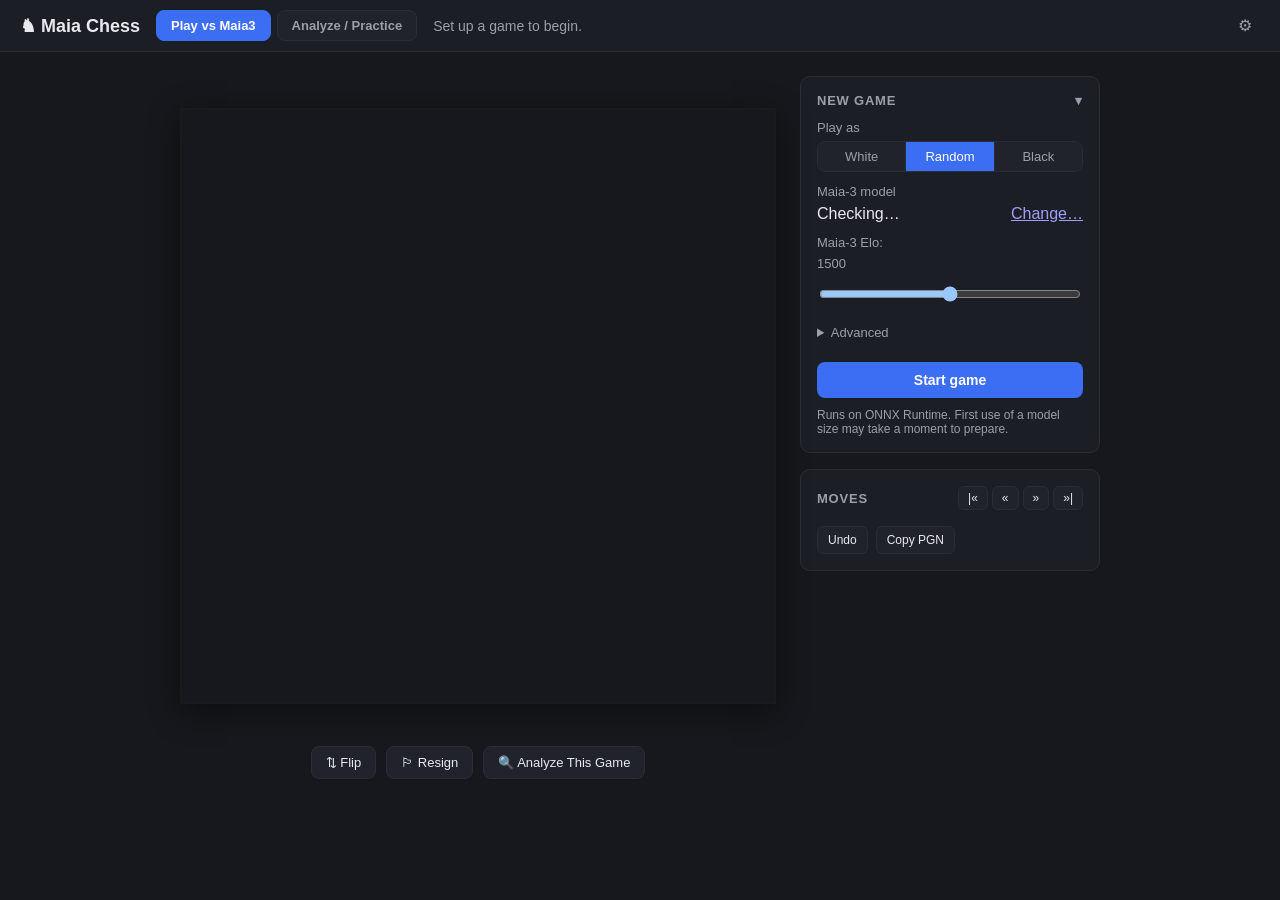
==== src/app.html @ 79807347 "Add files via upload" ====
<!doctype html>
<html lang="en">
<head>
  <meta charset="UTF-8" />
  <meta name="viewport" content="width=device-width, initial-scale=1.0" />
  <title>Maia Chess</title>
  <link rel="stylesheet" href="style.css" />
</head>
<body>
  <div id="app">
    <header id="topbar">
      <h1>♞ Maia Chess</h1>
      <div class="tabBar">
        <button class="tabBtn active" id="tabBtnPlay" data-tab="play">Play vs Maia3</button>
        <button class="tabBtn" id="tabBtnAnalyze" data-tab="analyze">Analyze / Practice</button>
      </div>
      <div id="status-line">Set up a game to begin.</div>
      <a href="index.html?manual=1" id="setup-link" title="Setup / engine status">⚙</a>
    </header>

    <main>
    <!-- Play tab -->
    <div class="tabPanel active" id="playTab">
      <section id="board-wrap">
        <div class="materialBar" id="materialTop"></div>
        <div id="board" aria-label="chess board"></div>
        <div class="materialBar" id="materialBottom"></div>
        <div id="promo-picker" class="hidden">
          <div class="promo-inner">
            <button data-piece="q" class="promo-btn"><img class="promo-img" alt="queen" /></button>
            <button data-piece="r" class="promo-btn"><img class="promo-img" alt="rook" /></button>
            <button data-piece="b" class="promo-btn"><img class="promo-img" alt="bishop" /></button>
            <button data-piece="n" class="promo-btn"><img class="promo-img" alt="knight" /></button>
          </div>
        </div>
        <div id="board-controls">
          <button id="flip-btn" title="Flip board (F)">⇅ Flip</button>
          <button id="resign-btn" title="Resign">🏳 Resign</button>
          <button id="analyze-this-btn" title="Send this game to the Analyze tab">🔍 Analyze This Game</button>
        </div>
        <div class="historyNotice" id="history-notice">
          <span>Viewing a past position — moves are disabled.</span>
          <button class="small" id="go-live-btn">Back to current</button>
        </div>
      </section>

      <aside id="sidebar">
        <div class="panel collapsible" id="setup-panel">
          <h2><span>New game</span><span id="setup-summary"></span></h2>

          <div class="field">
            <span class="fieldLabel">Play as</span>
            <div class="segmented" id="side-select" role="radiogroup" aria-label="Play as">
              <button type="button" role="radio" data-value="white" aria-checked="false">White</button>
              <button type="button" role="radio" data-value="random" aria-checked="true" class="active">Random</button>
              <button type="button" role="radio" data-value="black" aria-checked="false">Black</button>
            </div>
          </div>

          <div class="field">
            <span class="fieldLabel">Maia-3 model</span>
            <div class="inlineRow" style="justify-content:space-between; align-items:center;">
              <span id="active-model-name">Checking…</span>
              <a href="index.html?manual=1" class="small">Change…</a>
            </div>
            <p class="hint" id="no-model-hint" style="display:none; margin-top:6px;">
              No Maia-3 model is installed. <a href="index.html?manual=1">Install one on the Setup screen</a> to play.
            </p>
          </div>

          <div class="field" id="elo-field">
            <label>Maia-3 Elo: <span id="elo-value">1500</span>
              <input type="range" id="elo-slider" min="500" max="2500" step="50" value="1500" />
            </label>
            <p class="hint" id="elo-live-hint" style="display:none; margin-top:6px;">Changes apply immediately, mid-game.</p>
          </div>

          <details id="advanced-settings">
            <summary id="advanced-summary">Advanced</summary>

            <label>Randomness (Temperature): <span id="temperature-value">0.5</span>
              <input type="range" id="temperature-slider" min="0" max="1.5" step="0.05" value="0.5" />
            </label>
            <p class="hint" style="margin-top:-6px;">0 = always the single best-predicted move. Higher = more human-like variation between games.</p>

            <label>Top-P: <span id="top-p-value">0.9</span>
              <input type="range" id="top-p-slider" min="0.1" max="1" step="0.05" value="0.9" />
            </label>
            <p class="hint" style="margin-top:-6px;">Caps sampling to the top slice of likely moves. 1.0 = no cap.</p>

            <label>Start FEN
              <div class="inlineRow">
                <input type="text" id="start-fen-input" placeholder="Leave blank for the standard start position" style="flex:1; min-width:0; font-size:13px; padding:6px 8px; background:var(--panel-bg-2); color:var(--text); border:1px solid var(--border); border-radius:6px;">
                <button class="small" id="clear-fen-btn" type="button">Standard</button>
              </div>
            </label>
            <div id="fen-error" style="display:none; color:#ff8a8a; font-size:12px; margin:-8px 0 8px;"></div>
            <div class="btnRow" style="margin-bottom:10px;">
              <button class="small" id="open-setup-btn" type="button" style="width:100%;">Set Up Position on Board…</button>
            </div>
          </details>

          <button id="start-btn" class="primary" title="Shortcut: N">Start game</button>
          <p class="hint">Runs on ONNX Runtime. First use of a model size may take a moment to prepare.</p>
        </div>

        <div class="panel" id="moves-panel">
          <div class="inlineRow" style="justify-content:space-between; margin-bottom:6px;">
            <h2 style="margin:0;">Moves</h2>
            <div class="navBtns">
              <button class="navBtn" id="nav-start" title="First move (Home)">|&laquo;</button>
              <button class="navBtn" id="nav-prev" title="Previous move (←)">&laquo;</button>
              <button class="navBtn" id="nav-next" title="Next move (→)">&raquo;</button>
              <button class="navBtn" id="nav-end" title="Current position (End)">&raquo;|</button>
            </div>
          </div>
          <div id="moves-meta"></div>
          <ol id="move-list"></ol>
          <div class="btnRow" style="margin-top:10px;">
            <button class="small" id="undo-btn" title="Undo (U)">Undo</button>
            <button class="small" id="copy-pgn-btn">Copy PGN</button>
          </div>
        </div>
      </aside>
    </div>

    <!-- Analyze tab -->
    <div class="tabPanel" id="analyzeTab">
      <section id="analyze-board-wrap" style="display:flex; flex-direction:column; gap:10px; align-items:center;">
        <div class="materialBar" id="aMaterialTop"></div>
        <div id="analyzeBoard" aria-label="analysis board"></div>
        <div class="materialBar" id="aMaterialBottom"></div>
        <div id="analyzePromo" class="hidden">
          <div class="promo-inner">
            <button data-piece="q" class="promo-btn"><img class="promo-img" alt="queen" /></button>
            <button data-piece="r" class="promo-btn"><img class="promo-img" alt="rook" /></button>
            <button data-piece="b" class="promo-btn"><img class="promo-img" alt="bishop" /></button>
            <button data-piece="n" class="promo-btn"><img class="promo-img" alt="knight" /></button>
          </div>
        </div>
        <div class="btnRow" style="justify-content:center;">
          <button class="small" id="aFlipBtn" title="Flip board (F)">⇅ Flip</button>
          <label class="arrowToggle" title="Blue: engine's best move. Red: the move that was played, when it wasn't good. Right-click and drag on the board to draw your own arrows.">
            <input type="checkbox" id="aArrowToggle" checked> Arrows
          </label>
        </div>
        <div id="variationBar" style="display:none;">
          <div class="variationHead">
            <span id="variationTitle"></span>
            <button class="small" id="variationExitBtn" title="Return to the game position (Esc)">Back to game</button>
          </div>
          <div id="variationLine" class="lineMoves"></div>
        </div>
        <div id="evalGraphBox" style="display:none;">
          <div id="evalGraphWrap"><svg id="evalGraph"></svg></div>
          <div id="evalInfo"></div>
          <div id="evalLine" class="lineMoves"></div>
          <div id="evalLegend"></div>
        </div>
      </section>

      <aside id="analyzeSidebar" style="width:340px; flex-shrink:0; display:flex; flex-direction:column; gap:16px;">

        <div class="panel collapsible" id="loadPanel">
          <h2>Load a game</h2>
          <div class="subRow">
            <textarea id="pgnInput" rows="4" placeholder="Paste a PGN, or a plain movetext string like &#10;1. e4 e5 2. Nf3 Nc6 ..."></textarea>
          </div>
          <div class="btnRow">
            <button id="loadGameBtn" class="primary" style="flex:1;">Load Game</button>
          </div>
          <div id="loadError" style="color:#ff8a8a; font-size:12.5px; margin-top:6px;"></div>
        </div>

        <div class="panel collapsible" id="analyzeControlsPanel">
          <h2>Analyze</h2>
          <div class="subRow">
            <label for="analyzeSideSelect">Grade whose moves</label>
            <select id="analyzeSideSelect">
              <option value="both" selected>Both sides</option>
              <option value="white">White only</option>
              <option value="black">Black only</option>
            </select>
          </div>
          <div class="subRow">
            <label for="analyzeDepthSelect">Depth</label>
            <select id="analyzeDepthSelect">
              <option value="10">10 — fast</option>
              <option value="14" selected>14 — balanced</option>
              <option value="18">18 — thorough</option>
            </select>
          </div>
          <button id="analyzeGameBtn" class="primary" disabled>Analyze Game</button>
          <div id="analyzeStatus" class="hint" style="margin-top:8px;"></div>
        </div>

        <div class="panel" id="flaggedPanel" style="display:none;">
          <h2>Flagged moves</h2>
          <div id="flaggedList"></div>
          <div class="inlineRow" id="practiceSideRow" style="display:none; margin-top:10px;">
            <label for="practiceSideSelect" style="font-size:12.5px; color:var(--muted);">Practice side</label>
            <select id="practiceSideSelect">
              <option value="both">Both</option>
              <option value="white">White's mistakes</option>
              <option value="black">Black's mistakes</option>
            </select>
          </div>
          <button id="practiceBtn" class="primary" style="display:none; margin-top:8px;">Practice My Mistakes →</button>
        </div>

        <div class="panel" id="puzzlePanelV2">
          <h2>Practice</h2>
          <div id="puzzleProgressV2"></div>
          <div id="puzzlePromptV2"></div>
          <div id="puzzleFeedbackV2"></div>
          <div class="btnRow" id="puzzleActiveActions">
            <button class="small" id="puzzleBackBtn" style="display:none;">↩ Back to my puzzle</button>
            <button class="small" id="puzzleRevealBtn">Reveal Answer</button>
            <button class="small" id="puzzleNextBtn" style="display:none;">Next puzzle →</button>
            <button class="small" id="puzzleExitBtn">Exit Practice</button>
          </div>
          <div class="btnRow" id="puzzleDoneActions" style="display:none;">
            <button class="small" id="puzzleRestartBtn">Practice Again</button>
            <button class="small" id="puzzleExitBtn2">Back to Review</button>
          </div>
        </div>

        <div class="panel" id="moveListPanel" style="display:none;">
          <div class="inlineRow" style="justify-content:space-between;">
            <h2 style="margin:0;">Moves</h2>
            <div class="navBtns">
              <button class="navBtn" id="aNavStart" title="First move (Home)">|&laquo;</button>
              <button class="navBtn" id="aNavPrev" title="Previous move (←)">&laquo;</button>
              <button class="navBtn" id="aNavNext" title="Next move (→)">&raquo;</button>
              <button class="navBtn" id="aNavEnd" title="Current / end position (End)">&raquo;|</button>
            </div>
          </div>
          <div id="analyzeMoveList"></div>
        </div>

        <div class="panel" id="humanPanel" style="display:none;">
          <h2>Human insights</h2>
          <div class="inlineRow" style="justify-content:space-between;">
            <label class="arrowToggle"><input type="checkbox" id="hiEnable"> Enable</label>
            <select id="hiRating" title="Rating of the player Maia imitates"></select>
          </div>
          <div id="hiStatus" class="hint"></div>
          <div id="hiBody" style="display:none;">
            <div id="hiSummary"></div>
            <div id="hiMeter"></div>
            <div id="hiMeterLegend"></div>
            <div id="hiMoves"></div>
            <details id="hiChartBox">
              <summary class="hiTitle">Moves by rating</summary>
              <svg id="hiChart" viewBox="0 0 320 150"></svg>
              <div id="hiChartLegend"></div>
            </details>
            <label class="arrowToggle" style="margin-top:8px;"><input type="checkbox" id="hiArrows" checked> <i class="hiSwatch"></i> Two likeliest human moves on board</label>
          </div>

          <h3 class="hiTitle">Rating estimate</h3>
          <button class="small" id="hiEstimateBtn">Estimate from this game</button>
          <div id="hiEstimateStatus" class="hint"></div>
          <div id="hiEstimate" style="display:none;">
            <div id="hiEstimateCards"></div>
            <svg id="hiEstimateChart" viewBox="0 0 320 130"></svg>
            <div id="hiEstimateLegend"></div>
          </div>
        </div>
      </aside>
    </div>
    </main>
  </div>

  <!-- Position editor overlay -->
  <div id="setup-overlay">
    <div class="setupCard">
      <h2>Set Up Position</h2>
      <div class="tray" id="trayWhite"></div>
      <div id="editor-board"></div>
      <div class="tray" id="trayBlack"></div>
      <div class="subRow" style="margin-top:6px;">
        <label for="editorTurnSelect">Side to move</label>
        <select id="editorTurnSelect">
          <option value="w">White</option>
          <option value="b">Black</option>
        </select>
      </div>
      <div class="castleRow">
        <label><input type="checkbox" id="castleWK" checked> White O-O</label>
        <label><input type="checkbox" id="castleWQ" checked> White O-O-O</label>
        <label><input type="checkbox" id="castleBK" checked> Black O-O</label>
        <label><input type="checkbox" id="castleBQ" checked> Black O-O-O</label>
      </div>
      <div id="fenPreview"></div>
      <div id="editorError"></div>
      <p class="hint" style="margin:0 0 10px;">
        Drag pieces from the trays onto the board, drag a board piece to move
        it, or drag it off the board to remove it. Click a board piece to
        remove it too.
      </p>
      <div class="btnRow">
        <button class="small" id="editorStandardBtn" type="button">Standard Position</button>
        <button class="small" id="editorClearBtn" type="button">Clear Board</button>
      </div>
      <div class="btnRow" style="margin-top:12px;">
        <button id="editorApplyBtn" type="button">Use This Position</button>
        <button class="small" id="editorCancelBtn" type="button">Cancel</button>
      </div>
    </div>
  </div>

  <script src="main.js"></script>
</body>
</html>
---- src/style.css ----
:root {
  color-scheme: dark;
  --light-square: #f0d9b5;
  --dark-square: #b58863;
  --highlight: rgba(155, 199, 0, 0.55);
  --last-move: rgba(255, 214, 51, 0.5);
  --check: rgba(220, 50, 47, 0.65);
  --bg: #16181d;
  --panel-bg: #1b1e24;
  --panel-bg-2: #20232b;
  --text: #e7e9ee;
  --muted: #9aa0ab;
  --accent: #3b6ef2;
  --accent-hover: #5a86f5;
  --border: #2a2d35;
}

* { box-sizing: border-box; }

html, body {
  margin: 0;
  height: 100%;
  background: var(--bg);
  color: var(--text);
  font-family: -apple-system, "Segoe UI", Inter, Helvetica, Arial, sans-serif;
}

#app {
  display: flex;
  flex-direction: column;
  height: 100vh;
}

#topbar {
  display: flex;
  align-items: center;
  gap: 16px;
  padding: 10px 20px;
  background: var(--panel-bg);
  border-bottom: 1px solid var(--border);
  flex-shrink: 0;
}

#topbar h1 {
  font-size: 18px;
  margin: 0;
  font-weight: 600;
}

#status-line {
  color: var(--muted);
  font-size: 14px;
}

#setup-link {
  margin-left: auto;
  color: var(--muted);
  text-decoration: none;
  font-size: 16px;
  padding: 4px 8px;
  border-radius: 6px;
}
#setup-link:hover {
  color: #e7e9ee;
  background: var(--border);
}

main {
  flex: 1;
  display: flex;
  gap: 24px;
  padding: 24px;
  overflow: auto;
  align-items: flex-start;
  justify-content: center;
}

#board-wrap {
  position: relative;
  display: flex;
  flex-direction: column;
  gap: 10px;
  align-items: center;
}

#board, #analyzeBoard, #editor-board {
  position: relative;
  touch-action: none;
  -webkit-user-select: none;
  user-select: none;
}

#board, #analyzeBoard {
  display: grid;
  grid-template-columns: repeat(8, min(9vh, 74px));
  grid-template-rows: repeat(8, min(9vh, 74px));
  border: 2px solid #1a1a1a;
  box-shadow: 0 8px 30px rgba(0,0,0,0.45);
  user-select: none;
}

.square {
  position: relative;
  display: flex;
  align-items: center;
  justify-content: center;
  font-size: min(6.5vh, 52px);
  cursor: pointer;
}

.square.light { background: var(--light-square); }
.square.dark { background: var(--dark-square); }

.square.selected::after {
  content: "";
  position: absolute;
  inset: 0;
  background: var(--highlight);
}

.square.last-move::after {
  content: "";
  position: absolute;
  inset: 0;
  background: var(--last-move);
}

.square.in-check::after {
  content: "";
  position: absolute;
  inset: 0;
  background: radial-gradient(circle, var(--check) 0%, transparent 75%);
}

.square .piece {
  position: relative;
  z-index: 2;
  width: 82%;
  height: 82%;
  object-fit: contain;
  pointer-events: none;
  filter: drop-shadow(0 1px 1px rgba(0,0,0,0.4));
  transition: transform 60ms ease;
}
.square.dragging .piece { opacity: 0.35; }

.moveBadge {
  position: absolute;
  bottom: -4px;
  right: -4px;
  z-index: 3;
  width: 20px;
  height: 20px;
  border-radius: 50%;
  filter: drop-shadow(0 1px 2px rgba(0,0,0,0.6));
  pointer-events: none;
}

.move-dot::before {
  content: "";
  position: absolute;
  width: 28%;
  height: 28%;
  border-radius: 50%;
  background: rgba(20, 20, 20, 0.35);
  z-index: 1;
}
.move-dot.capture::before {
  width: 92%;
  height: 92%;
  background: transparent;
  border: 6px solid rgba(20, 20, 20, 0.35);
  border-radius: 50%;
}

.coord {
  position: absolute;
  font-size: 10px;
  font-weight: 700;
  opacity: 0.65;
  z-index: 1;
}
.coord.file { bottom: 2px; right: 3px; }
.coord.rank { top: 2px; left: 3px; }
.square.light .coord { color: var(--dark-square); }
.square.dark .coord { color: var(--light-square); }

#board-controls {
  display: flex;
  gap: 10px;
}

#board-controls button {
  background: var(--panel-bg-2);
  color: var(--text);
  border: 1px solid var(--border);
  padding: 8px 14px;
  border-radius: 8px;
  cursor: pointer;
  font-size: 13px;
}
#board-controls button:hover { background: #262a33; }

#promo-picker, #analyzePromo {
  position: absolute;
  inset: 0;
  background: rgba(0,0,0,0.55);
  display: flex;
  align-items: center;
  justify-content: center;
  z-index: 10;
}
#promo-picker.hidden, #analyzePromo.hidden { display: none; }
.promo-inner {
  background: var(--panel-bg);
  border: 1px solid var(--border);
  border-radius: 10px;
  padding: 14px;
  display: flex;
  gap: 10px;
}
.promo-btn {
  width: 60px;
  height: 60px;
  border-radius: 8px;
  border: 1px solid var(--border);
  background: var(--panel-bg-2);
  color: var(--text);
  cursor: pointer;
  display: flex;
  align-items: center;
  justify-content: center;
}
.promo-btn:hover { background: var(--accent); }
.promo-img {
  width: 80%;
  height: 80%;
  object-fit: contain;
  pointer-events: none;
}

#sidebar {
  width: 300px;
  flex-shrink: 0;
  display: flex;
  flex-direction: column;
  gap: 16px;
}

.panel {
  background: var(--panel-bg);
  border: 1px solid var(--border);
  border-radius: 10px;
  padding: 16px;
}

.panel h2 {
  font-size: 13px;
  text-transform: uppercase;
  letter-spacing: 0.06em;
  color: var(--muted);
  margin: 0 0 12px 0;
}

#setup-panel label {
  display: flex;
  flex-direction: column;
  gap: 6px;
  font-size: 13px;
  color: var(--muted);
  margin-bottom: 12px;
}

#setup-panel select,
#setup-panel input[type="range"] {
  font-size: 14px;
  color: var(--text);
  background: var(--panel-bg-2);
  border: 1px solid var(--border);
  border-radius: 6px;
  padding: 6px;
}

button.primary {
  width: 100%;
  padding: 10px;
  border-radius: 8px;
  border: none;
  background: var(--accent);
  color: white;
  font-weight: 600;
  font-size: 14px;
  cursor: pointer;
}
button.primary:hover { background: var(--accent-hover); }
button.primary:disabled { background: #33363f; color: #777; cursor: not-allowed; }

.hint {
  color: var(--muted);
  font-size: 12px;
  margin: 10px 0 0 0;
}

#move-list {
  list-style: none;
  margin: 0;
  padding: 0;
  max-height: 45vh;
  overflow-y: auto;
  font-size: 14px;
  font-variant-numeric: tabular-nums;
}
.move-row {
  display: grid;
  grid-template-columns: 38px 1fr 1fr;
  align-items: center;
  padding: 1px 4px;
  border-radius: 6px;
}
.move-row:nth-child(even) { background: rgba(255, 255, 255, 0.03); }
.move-num { color: var(--muted); text-align: right; padding-right: 8px; font-size: 12.5px; }
.move-san { cursor: pointer; padding: 3px 8px; border-radius: 5px; font-weight: 600; }
.move-san.empty { cursor: default; color: var(--muted); font-weight: 400; }
.move-san:not(.empty):hover { background: var(--panel-bg-2); }
.move-san.current { background: var(--accent); color: white; }
.move-empty { color: var(--muted); font-size: 13px; padding: 8px 2px; }
.move-result {
  text-align: center;
  font-weight: 600;
  margin-top: 6px;
  padding-top: 6px;
  border-top: 1px solid var(--border);
}
.move-result small { display: block; font-weight: 400; font-size: 12px; color: var(--muted); }
#moves-meta { font-size: 12px; color: var(--muted); margin-bottom: 8px; }
#moves-meta:empty { display: none; }

.field { margin-bottom: 12px; }
.fieldLabel { display: block; font-size: 13px; color: var(--muted); margin-bottom: 6px; }
.segmented { display: flex; border: 1px solid var(--border); border-radius: 8px; overflow: hidden; }
.segmented button {
  flex: 1;
  background: var(--panel-bg-2);
  color: var(--muted);
  border: 0;
  border-right: 1px solid var(--border);
  padding: 7px 0;
  font-size: 13px;
  cursor: pointer;
}
.segmented button:last-child { border-right: 0; }
.segmented button:hover { color: var(--text); }
.segmented button.active { background: var(--accent); color: white; }

#advanced-settings { margin-bottom: 12px; }
#advanced-settings > summary { cursor: pointer; font-size: 13px; color: var(--muted); padding: 2px 0 10px; user-select: none; }
#advanced-settings[open] > summary { color: var(--text); }

#setup-summary { display: none; text-transform: none; letter-spacing: 0; color: var(--text); font-weight: 400; }
#setup-panel.collapsed #setup-summary { display: inline; }

.tabBar { display: flex; gap: 6px; }
.tabBtn {
  background: var(--panel-bg-2); color: var(--muted); border: 1px solid var(--border);
  border-radius: 8px; padding: 7px 14px; font-size: 13px; font-weight: 600;
  cursor: pointer;
}
.tabBtn.active { background: var(--accent); color: white; border-color: var(--accent); }
.tabPanel { display: none; }
.tabPanel.active { display: flex; gap: 24px; align-items: flex-start; justify-content: center; width: 100%; }

button.small {
  background: var(--panel-bg-2); color: var(--text); border: 1px solid var(--border);
  padding: 6px 10px; border-radius: 6px; cursor: pointer; font-size: 12px;
}
button.small:hover { background: #262a33; }
button.small:disabled { opacity: 0.5; cursor: default; }
.btnRow { display: flex; gap: 8px; flex-wrap: wrap; }
.subRow { display: flex; flex-direction: column; gap: 6px; font-size: 13px; color: var(--muted); margin-bottom: 10px; }
.subRow select, .subRow input[type="text"], .subRow textarea {
  font-size: 13px; color: var(--text); background: var(--panel-bg-2);
  border: 1px solid var(--border); border-radius: 6px; padding: 6px 8px;
  width: 100%; box-sizing: border-box; font-family: inherit;
}
.inlineRow { display: flex; align-items: center; gap: 8px; }

.square { cursor: grab; }
.square.drag-over::after {
  content: ""; position: absolute; inset: 0;
  background: rgba(59, 110, 242, 0.28); z-index: 1;
}
.drag-ghost {
  position: fixed;
  width: 52px; height: 52px;
  pointer-events: none;
  z-index: 1000;
  filter: drop-shadow(0 3px 6px rgba(0,0,0,0.55));
  opacity: 0.92;
}

#analyze-board-wrap { position: relative; }

.navBtns { display: flex; gap: 4px; }
.navBtn {
  background: var(--panel-bg-2); color: var(--text); border: 1px solid var(--border);
  border-radius: 6px; padding: 4px 9px; cursor: pointer; font-size: 12px;
}
.navBtn:hover { background: #262a33; }
.navBtn:disabled { opacity: 0.4; cursor: default; }
#history-notice, .historyNotice {
  display: none; background: #2b2410; border: 1px solid #55480f; color: #e3c96b;
  border-radius: 8px; padding: 8px 10px; font-size: 12.5px; margin-top: 8px;
  align-items: center; justify-content: space-between; gap: 8px;
}
#history-notice.show, .historyNotice.show { display: flex; }

/* Position editor overlay */
#setup-overlay {
  position: fixed; inset: 0; z-index: 60; display: none;
  align-items: flex-start; justify-content: center; overflow-y: auto;
  background: rgba(10, 10, 14, 0.72); padding: 28px 16px;
}
#setup-overlay.show { display: flex; }
.setupCard {
  background: var(--panel-bg); border-radius: 14px; padding: 18px 20px 20px;
  width: min(560px, 100%); box-shadow: 0 20px 60px rgba(0,0,0,0.45);
}
.setupCard h2 { font-size: 15px; margin: 0 0 12px; }
#editor-board {
  display: grid; grid-template-columns: repeat(8, min(7vh, 52px));
  grid-template-rows: repeat(8, min(7vh, 52px)); border: 2px solid #1a1a1a;
  margin: 0 auto 10px; user-select: none;
}
.tray {
  display: flex; gap: 4px; justify-content: center; flex-wrap: wrap;
  padding: 6px; border: 1px dashed var(--border); border-radius: 8px; margin-bottom: 8px;
}
.tray .piece {
  width: 34px; height: 34px; cursor: grab;
}
.castleRow { display: flex; flex-wrap: wrap; gap: 6px 14px; font-size: 12.5px; color: var(--text); }
.castleRow label { display: flex; align-items: center; gap: 4px; }
#fenPreview {
  font-size: 11px; color: var(--muted); word-break: break-all; margin: 8px 0;
  background: var(--panel-bg-2); border: 1px solid var(--border); border-radius: 6px; padding: 6px 8px;
}
#editorError { color: #ff8a8a; font-size: 12.5px; min-height: 1.2em; }

/* Analyze / Practice tab */
#analyzeMoveList { max-height: 28vh; overflow-y: auto; font-size: 13px; }
#analyzeMoveList .aMove {
  display: flex; justify-content: space-between; gap: 8px; padding: 4px 6px;
  border-radius: 6px; cursor: pointer;
}
#analyzeMoveList .aMove:hover { background: var(--panel-bg-2); }
#analyzeMoveList .aMove.current { outline: 1px solid var(--accent); }
#analyzeMoveList .aMove .grade { font-size: 11px; padding: 1px 6px; border-radius: 10px; }
.grade-good { color: #8fe89b; }
.grade-brilliant { color: #26c2c2; }
.grade-inaccuracy { color: #e3c96b; }
.grade-mistake { color: #f0a860; }
.grade-blunder { color: #ff8a8a; }
.gradeChip { display: inline-block; width: 8px; height: 8px; border-radius: 50%; margin-right: 6px; }
.gradeChip.grade-good { background: #4caf6b; }
.gradeChip.grade-brilliant { background: #26c2c2; }
.gradeChip.grade-inaccuracy { background: #e3c96b; }
.gradeChip.grade-mistake { background: #f0a860; }
.gradeChip.grade-blunder { background: #e05555; }

#flaggedList { display: flex; flex-direction: column; gap: 8px; margin-top: 10px; }
.flaggedItem {
  background: var(--panel-bg-2); border: 1px solid var(--border); border-radius: 8px; padding: 8px 10px;
  font-size: 12.5px;
}
.flaggedItem .head { display: flex; justify-content: space-between; font-weight: 600; }
.flaggedItem .line { color: var(--muted); margin-top: 4px; font-family: monospace; font-size: 11.5px; }

#evalGraphBox { width: 100%; }
/* Absolutely positioned in a fixed-height wrapper so the SVG's redraw size can't feed back into the layout width (resize loop). */
#evalGraphWrap { position: relative; width: 100%; height: 160px; }
#evalGraph {
  position: absolute; inset: 0; width: 100%; height: 100%; display: block;
  background: var(--panel-bg-2); border: 1px solid var(--border); border-radius: 8px;
  cursor: crosshair; touch-action: none; user-select: none;
}
#evalInfo { min-height: 20px; margin-top: 8px; font-size: 13px; }
#evalInfo .evalMove { font-weight: 600; }
#evalInfo .evalMuted { color: var(--muted); }
#evalLine:empty { display: none; }
#evalLine { margin-top: 2px; }
#evalLegend { display: flex; flex-wrap: wrap; gap: 14px; margin-top: 6px; font-size: 12px; color: var(--muted); }
.evalLegendItem {
  display: inline-flex; align-items: center; gap: 6px;
  background: none; border: 1px solid transparent; border-radius: 6px;
  padding: 2px 6px; margin: -2px -6px; font: inherit; color: inherit; cursor: pointer;
}
.evalLegendItem:not(:disabled):hover { background: var(--panel-bg-2); }
.evalLegendItem.active { border-color: var(--border); background: var(--panel-bg-2); color: var(--text); }
.evalLegendItem:disabled { cursor: default; opacity: 0.5; }
.evalLegendDot { width: 9px; height: 9px; border-radius: 50%; display: inline-block; }

.sideTag {
  display: inline-block; font-size: 10.5px; font-weight: 600; text-transform: uppercase;
  letter-spacing: 0.03em; padding: 1px 5px; border-radius: 4px; vertical-align: 1px;
}
.sideTag.white { background: #e9e9e9; color: #222; }
.sideTag.black { background: #3a3a3a; color: #e9e9e9; }

/* ---- Material bar (captured pieces + point lead), Lichess-style ---- */
.materialBar {
  display: flex; align-items: center; min-height: 22px;
  width: min(52vh, 100%);
  margin: 0 auto;
  font-size: 13px; color: var(--muted); font-weight: 600;
}
.materialBar:empty::before { content: "\00a0"; } /* keeps the row's height so the board doesn't jump */
.materialGroup { display: flex; align-items: center; margin-right: 6px; }
.materialGroup img {
  width: 22px; height: 22px; margin-right: -5px;
  /* stacked twice for a visible halo — drop-shadow has no spread option */
  filter: drop-shadow(0 0 1px rgba(255,255,255,0.85)) drop-shadow(0 0 1px rgba(255,255,255,0.85));
}
.materialGroup img:last-child { margin-right: 0; }
.materialLead { margin-left: 3px; }

#puzzlePanelV2 { display: none; }
#puzzlePanelV2.show { display: block; }
#puzzleProgressV2 { font-size: 12px; color: var(--muted); margin-bottom: 6px; }
#puzzlePromptV2 { font-size: 13.5px; margin-bottom: 8px; }
#puzzleFeedbackV2 {
  font-size: 13px; border-radius: 8px; padding: 8px 10px; margin-bottom: 8px; display: none;
}
#puzzleFeedbackV2.show { display: block; }
#puzzleFeedbackV2.correct { background: #1f3d24; color: #8fe89b; }
#puzzleFeedbackV2.wrong { background: #4a1f22; color: #ff9494; }
#puzzleFeedbackV2.reveal { background: #33333b; color: var(--text); }

.emptyHint { color: var(--muted); font-size: 12.5px; padding: 6px 2px; }

@media (min-width: 860px) {
  .tabPanel.active { align-items: flex-start; }
}

.square, .square *, .tray, .tray * , .drag-ghost {
  -webkit-user-select: none;
  user-select: none;
  -webkit-user-drag: none;
}
body.is-dragging, body.is-dragging * {
  -webkit-user-select: none !important;
  user-select: none !important;
  cursor: grabbing !important;
}

.board-arrows {
  position: absolute;
  left: 0; top: 0;
  width: 100%; height: 100%;
  pointer-events: none;
  z-index: 5;
  overflow: visible;
}
.arrowToggle {
  display: inline-flex; align-items: center; gap: 5px;
  font-size: 12px; color: var(--muted); cursor: pointer; user-select: none;
}

.lineMoves { line-height: 1.9; }
.lineNum { color: var(--muted); margin-right: 3px; }
.lineLabel { color: var(--muted); margin-right: 5px; }
.lineMove {
  display: inline-block;
  padding: 0 5px;
  margin-right: 3px;
  border-radius: 4px;
  cursor: pointer;
  color: var(--text);
  font-weight: 600;
}
.lineMove:hover { background: rgba(90, 134, 245, 0.28); }
.lineMove.active { background: #3b6ef2; color: #fff; }
.flaggedItem .line.lineMoves { font-family: monospace; font-size: 12px; margin-top: 4px; }
.puzzleLine { margin-top: 6px; font-family: monospace; }
.puzzleLine .lineMoves { display: inline; }

#variationBar {
  flex-direction: column;
  gap: 4px;
  width: 100%;
  box-sizing: border-box;
  background: var(--panel-bg-2);
  border: 1px solid var(--border);
  border-radius: 8px;
  padding: 8px 10px;
  font-size: 12.5px;
}
.variationHead { display: flex; justify-content: space-between; align-items: center; gap: 8px; font-weight: 600; }
#variationLine { font-family: monospace; font-size: 12.5px; }

.panel.collapsible > h2 {
  display: flex;
  justify-content: space-between;
  cursor: pointer;
  user-select: none;
}
.panel.collapsible > h2::after { content: "▾"; }
.panel.collapsible.collapsed > h2 { margin-bottom: 0; }
.panel.collapsible.collapsed > h2::after { content: "▸"; }
.panel.collapsible.collapsed > :not(h2):not(#elo-field) { display: none; }
.panel.collapsible.collapsed > #elo-field { margin-top: 10px; } /* Elo is live now, so keep it out even when collapsed */

#flaggedList { max-height: 38vh; overflow-y: auto; }
#analyzeSidebar.practicing #flaggedPanel,
#analyzeSidebar.practicing #moveListPanel { display: none !important; }

/* Human insights */
.hiTitle { font-size: 13px; margin: 14px 0 6px; color: var(--muted); font-weight: 600; }
#hiSummary { font-size: 13px; margin: 10px 0 8px; line-height: 1.4; }
#hiSummary b { color: #fff; }
#hiMeter { display: flex; height: 14px; border-radius: 7px; overflow: hidden; background: var(--panel-bg-2); }
#hiMeter div { min-width: 0; }
#hiMeterLegend { display: flex; justify-content: space-between; font-size: 12px; margin: 5px 0 10px; }
.hiRow { display: grid; grid-template-columns: 52px 1fr 44px; align-items: center; gap: 8px; font-size: 12.5px; padding: 2px 0; cursor: default; }
.hiRow .bar { height: 10px; border-radius: 5px; background: var(--panel-bg-2); overflow: hidden; }
.hiRow .bar span { display: block; height: 100%; border-radius: 5px; }
.hiRow .pct { text-align: right; color: var(--muted); }
.hiRow.played .san { font-weight: 700; }
.hiRow.played .san::after { content: " •"; color: var(--accent-hover); }
.hiRow.best .san::before { content: "★ "; color: #e3c96b; }
#hiChart { width: 100%; height: auto; display: block; }
#hiChartLegend { display: flex; flex-wrap: wrap; gap: 4px 12px; font-size: 12px; margin-top: 4px; }
#hiChartLegend i { display: inline-block; width: 10px; height: 10px; border-radius: 2px; margin-right: 5px; vertical-align: -1px; }

.hiCards { display: grid; grid-template-columns: 1fr 1fr; gap: 8px; margin: 10px 0 8px; }
.hiCard { background: var(--panel-bg-2); border-radius: 8px; padding: 8px 10px; }
.hiCard .who { font-size: 12px; color: var(--muted); }
.hiCard .rating { font-size: 22px; font-weight: 700; line-height: 1.2; }
.hiCard .sub { font-size: 11.5px; color: var(--muted); }
.hiCard.me { outline: 1px solid var(--accent-hover); }
#hiEstimateChart { width: 100%; height: auto; display: block; }
#hiEstimateLegend { display: flex; gap: 12px; font-size: 12px; margin-top: 4px; }
#hiEstimateLegend i { display: inline-block; width: 10px; height: 10px; border-radius: 2px; margin-right: 5px; vertical-align: -1px; }
.hiSwatch { display: inline-block; width: 12px; height: 4px; border-radius: 2px; background: #9b4fd8; vertical-align: middle; }
summary.hiTitle { cursor: pointer; }
.puzzleHuman { margin-top: 8px; font-size: 12.5px; color: var(--muted); line-height: 1.4; }
.puzzleHuman .hiSwatch { margin-right: 2px; }
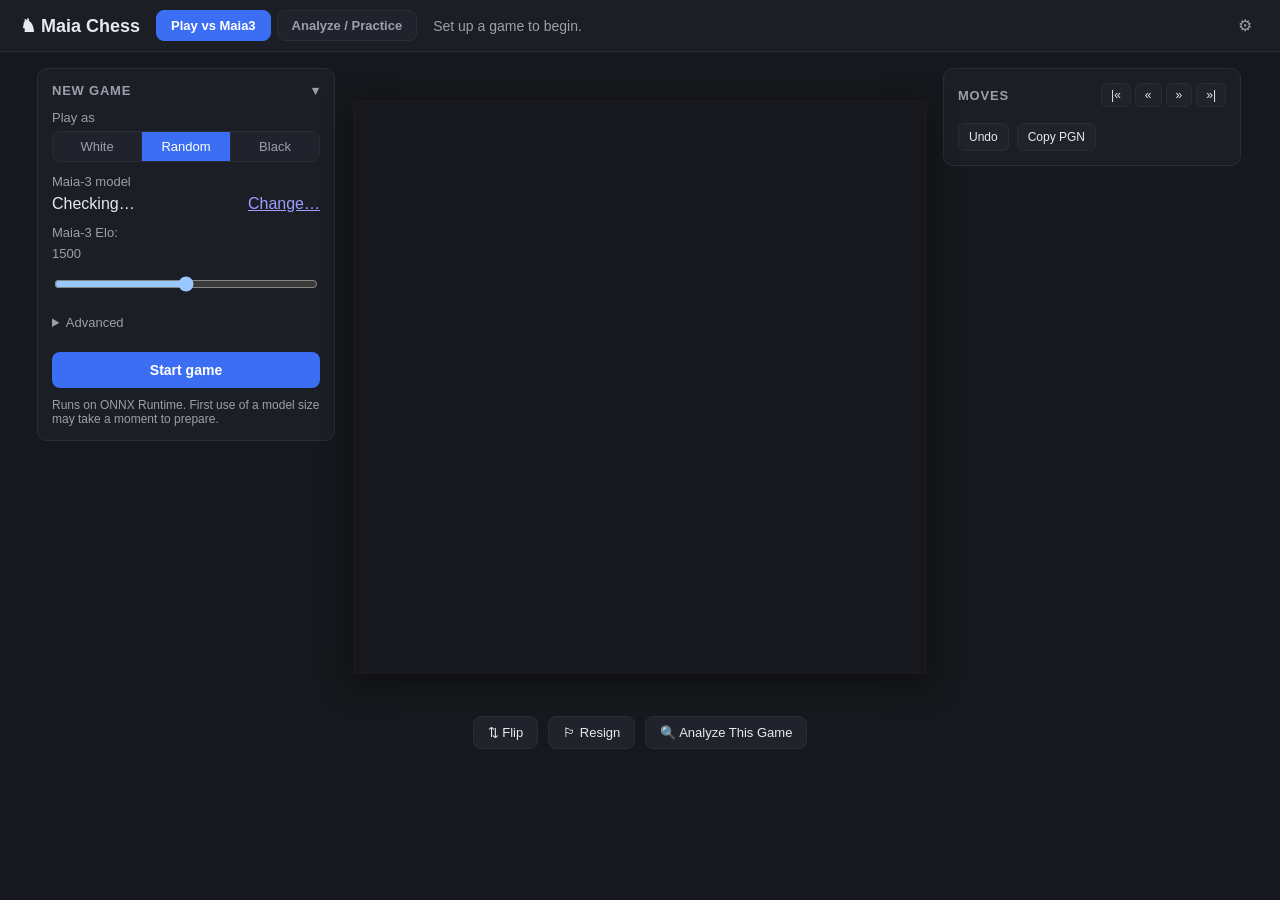
==== commit 0dfd786e: "Add files via upload" ====
--- a/src/app.html
+++ b/src/app.html
@@ -21,7 +21,7 @@
     <main>
     <!-- Play tab -->
     <div class="tabPanel active" id="playTab">
-      <section id="board-wrap">
+      <section id="board-wrap" class="boardCol">
         <div class="materialBar" id="materialTop"></div>
         <div id="board" aria-label="chess board"></div>
         <div class="materialBar" id="materialBottom"></div>
@@ -44,7 +44,7 @@
         </div>
       </section>
 
-      <aside id="sidebar">
+      <aside id="sidebarLeft" class="sideCol sideLeft">
         <div class="panel collapsible" id="setup-panel">
           <h2><span>New game</span><span id="setup-summary"></span></h2>
 
@@ -103,7 +103,9 @@
           <button id="start-btn" class="primary" title="Shortcut: N">Start game</button>
           <p class="hint">Runs on ONNX Runtime. First use of a model size may take a moment to prepare.</p>
         </div>
-
+      </aside>
+
+      <aside id="sidebar" class="sideCol">
         <div class="panel" id="moves-panel">
           <div class="inlineRow" style="justify-content:space-between; margin-bottom:6px;">
             <h2 style="margin:0;">Moves</h2>
@@ -126,7 +128,7 @@
 
     <!-- Analyze tab -->
     <div class="tabPanel" id="analyzeTab">
-      <section id="analyze-board-wrap" style="display:flex; flex-direction:column; gap:10px; align-items:center;">
+      <section id="analyze-board-wrap" class="boardCol">
         <div class="materialBar" id="aMaterialTop"></div>
         <div id="analyzeBoard" aria-label="analysis board"></div>
         <div class="materialBar" id="aMaterialBottom"></div>
@@ -151,7 +153,7 @@
           </div>
           <div id="variationLine" class="lineMoves"></div>
         </div>
-        <div id="evalGraphBox" style="display:none;">
+        <div class="panel" id="evalGraphBox" style="display:none;">
           <div id="evalGraphWrap"><svg id="evalGraph"></svg></div>
           <div id="evalInfo"></div>
           <div id="evalLine" class="lineMoves"></div>
@@ -159,7 +161,7 @@
         </div>
       </section>
 
-      <aside id="analyzeSidebar" style="width:340px; flex-shrink:0; display:flex; flex-direction:column; gap:16px;">
+      <aside id="analyzeLeft" class="sideCol">
 
         <div class="panel collapsible" id="loadPanel">
           <h2>Load a game</h2>
@@ -194,8 +196,8 @@
           <div id="analyzeStatus" class="hint" style="margin-top:8px;"></div>
         </div>
 
-        <div class="panel" id="flaggedPanel" style="display:none;">
-          <h2>Flagged moves</h2>
+        <div class="panel listCollapsed" id="flaggedPanel" style="display:none;">
+          <h2 id="flaggedHeading"><span>Flagged moves <span id="flaggedCount" class="hint"></span></span></h2>
           <div id="flaggedList"></div>
           <div class="inlineRow" id="practiceSideRow" style="display:none; margin-top:10px;">
             <label for="practiceSideSelect" style="font-size:12.5px; color:var(--muted);">Practice side</label>
@@ -236,6 +238,32 @@
             </div>
           </div>
           <div id="analyzeMoveList"></div>
+        </div>
+      </aside>
+
+      <aside id="analyzeSidebar" class="sideCol sideLeft">
+
+        <div class="panel" id="enginePanel">
+          <div class="engHead">
+            <label class="engSwitch" title="Stockfish evaluates the position on the board. Move pieces to try your own lines."><input type="checkbox" id="engEnable"> Engine</label>
+            <div class="engOpts">
+              <select id="engLines" title="Lines shown">
+                <option value="1">1 line</option>
+                <option value="2">2 lines</option>
+                <option value="3" selected>3 lines</option>
+              </select>
+            </div>
+          </div>
+          <div id="engNote" class="hint"></div>
+          <div id="engBody" style="display:none;">
+            <div class="engSummary">
+              <span id="engScore" class="engChip engScore">0.00</span>
+              <div class="engBar"><i id="engBarFill"></i></div>
+              <span id="engStatus" class="engStatus"></span>
+            </div>
+            <div id="engList"></div>
+            <label class="arrowToggle engFoot"><input type="checkbox" id="engArrows" checked> Arrows for each line on board</label>
+          </div>
         </div>
 
         <div class="panel" id="humanPanel" style="display:none;">
--- a/src/style.css
+++ b/src/style.css
@@ -13,6 +13,8 @@
   --accent: #3b6ef2;
   --accent-hover: #5a86f5;
   --border: #2a2d35;
+  --side-w: 300px;
+  --cell: max(36px, min(9vh, 74px, calc((100vw - 2 * var(--side-w) - 110px) / 8))); /* 110px = padding + gaps + slack */
 }
 
 * { box-sizing: border-box; }
@@ -68,20 +70,14 @@
 main {
   flex: 1;
   display: flex;
-  gap: 24px;
-  padding: 24px;
+  gap: 16px;
+  padding: 16px;
   overflow: auto;
   align-items: flex-start;
   justify-content: center;
 }
 
-#board-wrap {
-  position: relative;
-  display: flex;
-  flex-direction: column;
-  gap: 10px;
-  align-items: center;
-}
+#board-wrap { position: relative; }
 
 #board, #analyzeBoard, #editor-board {
   position: relative;
@@ -92,8 +88,8 @@
 
 #board, #analyzeBoard {
   display: grid;
-  grid-template-columns: repeat(8, min(9vh, 74px));
-  grid-template-rows: repeat(8, min(9vh, 74px));
+  grid-template-columns: repeat(8, var(--cell));
+  grid-template-rows: repeat(8, var(--cell));
   border: 2px solid #1a1a1a;
   box-shadow: 0 8px 30px rgba(0,0,0,0.45);
   user-select: none;
@@ -239,12 +235,33 @@
   pointer-events: none;
 }
 
-#sidebar {
-  width: 300px;
+.sideCol {
+  width: var(--side-w);
   flex-shrink: 0;
   display: flex;
   flex-direction: column;
-  gap: 16px;
+  gap: 12px;
+  order: 1;
+  max-height: calc(100vh - 92px); /* topbar + main padding */
+  overflow-y: auto;
+  padding-right: 2px;
+  scrollbar-width: thin;
+}
+.sideCol.sideLeft { order: -1; }
+.boardCol {
+  display: flex;
+  flex-direction: column;
+  gap: 10px;
+  align-items: center;
+  order: 0;
+}
+.sideCol .panel { padding: 14px; }
+
+@media (max-width: 1100px) {
+  .tabPanel.active { flex-wrap: wrap; }
+  .boardCol { order: -2; width: 100%; }
+  .sideCol, .sideCol.sideLeft { order: 0; flex: 1 1 300px; width: auto; max-height: none; overflow: visible; }
+  :root { --cell: max(36px, min(9vh, 74px, calc((100vw - 60px) / 8))); }
 }
 
 .panel {
@@ -367,7 +384,7 @@
 }
 .tabBtn.active { background: var(--accent); color: white; border-color: var(--accent); }
 .tabPanel { display: none; }
-.tabPanel.active { display: flex; gap: 24px; align-items: flex-start; justify-content: center; width: 100%; }
+.tabPanel.active { display: flex; gap: 16px; align-items: flex-start; justify-content: center; width: 100%; }
 
 button.small {
   background: var(--panel-bg-2); color: var(--text); border: 1px solid var(--border);
@@ -447,7 +464,7 @@
 #editorError { color: #ff8a8a; font-size: 12.5px; min-height: 1.2em; }
 
 /* Analyze / Practice tab */
-#analyzeMoveList { max-height: 28vh; overflow-y: auto; font-size: 13px; }
+#analyzeMoveList { max-height: 40vh; overflow-y: auto; font-size: 13px; }
 #analyzeMoveList .aMove {
   display: flex; justify-content: space-between; gap: 8px; padding: 4px 6px;
   border-radius: 6px; cursor: pointer;
@@ -456,12 +473,16 @@
 #analyzeMoveList .aMove.current { outline: 1px solid var(--accent); }
 #analyzeMoveList .aMove .grade { font-size: 11px; padding: 1px 6px; border-radius: 10px; }
 .grade-good { color: #8fe89b; }
+.grade-best { color: #6fdc8c; }
+.grade-onlymove { color: #7db7e8; }
 .grade-brilliant { color: #26c2c2; }
 .grade-inaccuracy { color: #e3c96b; }
 .grade-mistake { color: #f0a860; }
 .grade-blunder { color: #ff8a8a; }
 .gradeChip { display: inline-block; width: 8px; height: 8px; border-radius: 50%; margin-right: 6px; }
 .gradeChip.grade-good { background: #4caf6b; }
+.gradeChip.grade-best { background: #3fbf6a; }
+.gradeChip.grade-onlymove { background: #5b9bd5; }
 .gradeChip.grade-brilliant { background: #26c2c2; }
 .gradeChip.grade-inaccuracy { background: #e3c96b; }
 .gradeChip.grade-mistake { background: #f0a860; }
@@ -475,9 +496,10 @@
 .flaggedItem .head { display: flex; justify-content: space-between; font-weight: 600; }
 .flaggedItem .line { color: var(--muted); margin-top: 4px; font-family: monospace; font-size: 11.5px; }
 
-#evalGraphBox { width: 100%; }
+#evalGraphBox { width: calc(var(--cell) * 8 + 4px); }
+#evalGraphBox.panel { padding: 12px; }
 /* Absolutely positioned in a fixed-height wrapper so the SVG's redraw size can't feed back into the layout width (resize loop). */
-#evalGraphWrap { position: relative; width: 100%; height: 160px; }
+#evalGraphWrap { position: relative; width: 100%; height: 150px; }
 #evalGraph {
   position: absolute; inset: 0; width: 100%; height: 100%; display: block;
   background: var(--panel-bg-2); border: 1px solid var(--border); border-radius: 8px;
@@ -509,7 +531,7 @@
 /* ---- Material bar (captured pieces + point lead), Lichess-style ---- */
 .materialBar {
   display: flex; align-items: center; min-height: 22px;
-  width: min(52vh, 100%);
+  width: calc(var(--cell) * 8);
   margin: 0 auto;
   font-size: 13px; color: var(--muted); font-weight: 600;
 }
@@ -582,6 +604,7 @@
 .flaggedItem .line.lineMoves { font-family: monospace; font-size: 12px; margin-top: 4px; }
 .puzzleLine { margin-top: 6px; font-family: monospace; }
 .puzzleLine .lineMoves { display: inline; }
+.puzzleNav { margin-top: 8px; }
 
 #variationBar {
   flex-direction: column;
@@ -610,8 +633,14 @@
 .panel.collapsible.collapsed > #elo-field { margin-top: 10px; } /* Elo is live now, so keep it out even when collapsed */
 
 #flaggedList { max-height: 38vh; overflow-y: auto; }
-#analyzeSidebar.practicing #flaggedPanel,
-#analyzeSidebar.practicing #moveListPanel { display: none !important; }
+#flaggedPanel > h2 { display: flex; justify-content: space-between; cursor: pointer; user-select: none; }
+#flaggedPanel > h2::after { content: "▾"; }
+#flaggedPanel.listCollapsed > h2::after { content: "▸"; }
+#flaggedPanel.listCollapsed > h2 { margin-bottom: 0; }
+#flaggedPanel.listCollapsed > #flaggedList { display: none; }
+#flaggedCount { font-weight: 400; margin-left: 6px; }
+#analyzeTab.practicing #flaggedPanel,
+#analyzeTab.practicing #moveListPanel { display: none !important; }
 
 /* Human insights */
 .hiTitle { font-size: 13px; margin: 14px 0 6px; color: var(--muted); font-weight: 600; }
@@ -644,3 +673,31 @@
 summary.hiTitle { cursor: pointer; }
 .puzzleHuman { margin-top: 8px; font-size: 12.5px; color: var(--muted); line-height: 1.4; }
 .puzzleHuman .hiSwatch { margin-right: 2px; }
+
+/* Live engine */
+.engHead { display: flex; justify-content: space-between; align-items: center; gap: 8px; }
+.engSwitch { display: flex; align-items: center; gap: 8px; font-size: 15px; font-weight: 600; cursor: pointer; }
+.engOpts { display: flex; gap: 6px; }
+.engOpts select { font-size: 12px; padding: 3px 6px; }
+.engSummary { display: flex; align-items: center; gap: 10px; margin: 12px 0 8px; }
+.engChip { display: inline-block; text-align: center; font-weight: 600; font-size: 12.5px; padding: 2px 0; border-radius: 4px; font-variant-numeric: tabular-nums; }
+.engChip.white { background: #f1f1f1; color: #1b1b1b; }
+.engChip.black { background: #2b2b2b; color: #eee; box-shadow: inset 0 0 0 1px #4a4d56; }
+.engScore { flex: 0 0 64px; font-size: 15px; font-weight: 700; padding: 4px 0; }
+.engBar { flex: 1; height: 10px; border-radius: 5px; overflow: hidden; background: #2b2b2b; box-shadow: inset 0 0 0 1px #4a4d56; }
+.engBar i { display: block; height: 100%; width: 50%; background: #f1f1f1; transition: width 0.25s ease; }
+.engStatus { font-size: 11.5px; color: var(--muted); white-space: nowrap; }
+#engBody.busy .engStatus::before {
+  content: ""; display: inline-block; width: 8px; height: 8px; margin-right: 6px; vertical-align: -1px;
+  border: 2px solid var(--muted); border-top-color: transparent; border-radius: 50%;
+  animation: engSpin 0.8s linear infinite;
+}
+@keyframes engSpin { to { transform: rotate(360deg); } }
+#engList { display: flex; flex-direction: column; gap: 2px; }
+#engBody.busy #engList { opacity: 0.55; }
+.engLine { display: flex; gap: 10px; align-items: flex-start; padding: 5px 4px; border-radius: 6px; }
+.engLine:first-child { background: rgba(90, 134, 245, 0.1); }
+.engLine .engChip { flex: 0 0 54px; margin-top: 2px; }
+.engLine .lineMoves { flex: 1; min-width: 0; font-size: 13px; line-height: 1.7; }
+.lineMoves.static .lineMove { cursor: default; pointer-events: none; }
+.engFoot { margin-top: 8px; }
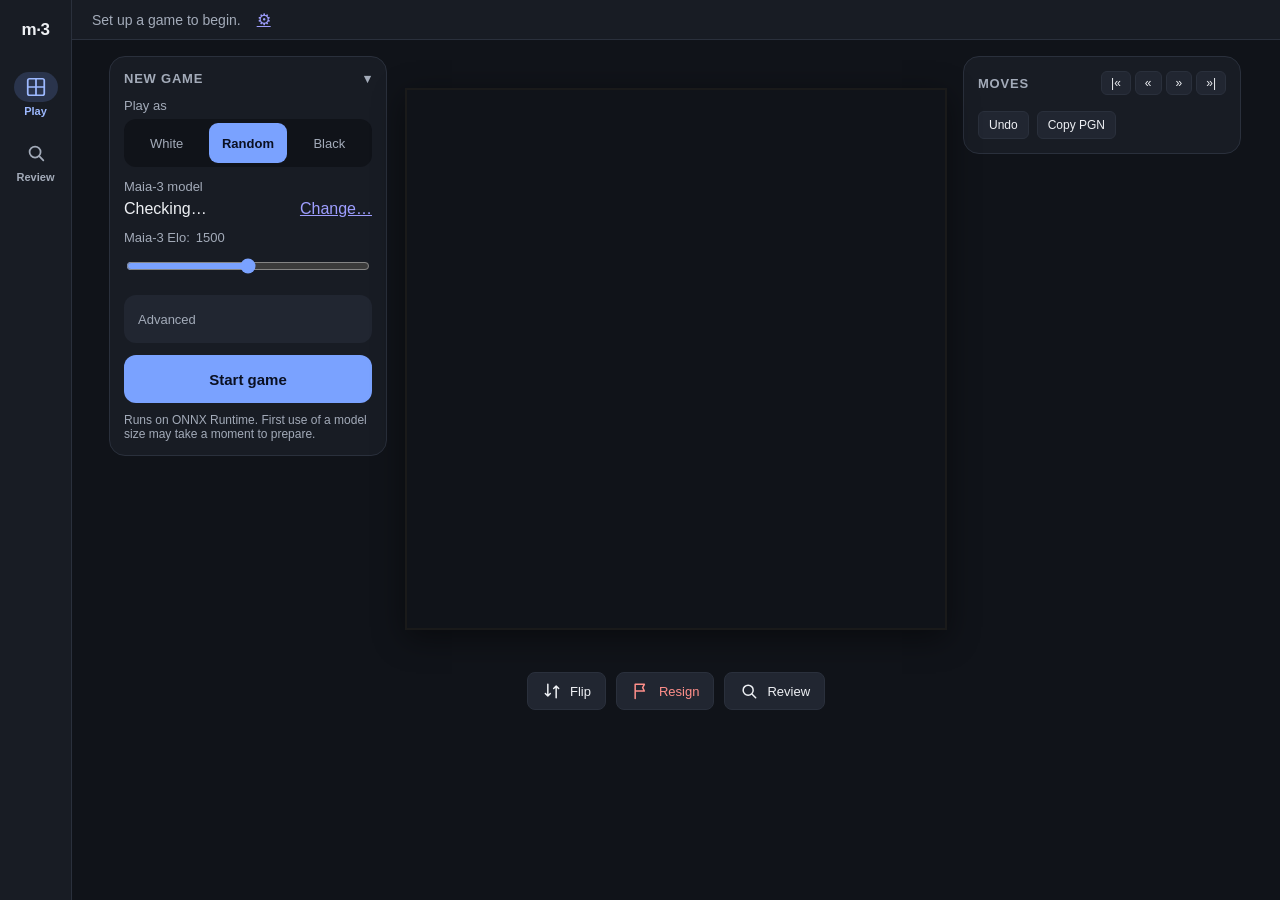
==== commit e771c009: "Add files via upload" ====
--- a/src/app.html
+++ b/src/app.html
@@ -2,20 +2,30 @@
 <html lang="en">
 <head>
   <meta charset="UTF-8" />
-  <meta name="viewport" content="width=device-width, initial-scale=1.0" />
+  <meta name="viewport" content="width=device-width, initial-scale=1.0, viewport-fit=cover" />
   <title>Maia Chess</title>
   <link rel="stylesheet" href="style.css" />
 </head>
 <body>
   <div id="app">
     <header id="topbar">
-      <h1>♞ Maia Chess</h1>
-      <div class="tabBar">
-        <button class="tabBtn active" id="tabBtnPlay" data-tab="play">Play vs Maia3</button>
-        <button class="tabBtn" id="tabBtnAnalyze" data-tab="analyze">Analyze / Practice</button>
+      <h1>maia<span>·3</span></h1>
+      <div class="tabBar" role="tablist" aria-label="Sections">
+        <button class="tabBtn active" id="tabBtnPlay" data-tab="play" role="tab">
+          <span class="tabIcon"><svg width="22" height="22" viewBox="0 0 24 24" fill="none" stroke="currentColor" stroke-width="1.9" stroke-linecap="round" stroke-linejoin="round" aria-hidden="true"><rect x="3" y="3" width="18" height="18" rx="2"/><path d="M3 12h18M12 3v18"/></svg></span>
+          <span class="tabLabel">Play</span>
+        </button>
+        <button class="tabBtn" id="tabBtnAnalyze" data-tab="analyze" role="tab">
+          <span class="tabIcon"><svg width="22" height="22" viewBox="0 0 24 24" fill="none" stroke="currentColor" stroke-width="1.9" stroke-linecap="round" stroke-linejoin="round" aria-hidden="true"><circle cx="11" cy="11" r="6"/><path d="M20 20l-4.2-4.2"/></svg></span>
+          <span class="tabLabel">Review</span>
+        </button>
       </div>
       <div id="status-line">Set up a game to begin.</div>
-      <a href="index.html?manual=1" id="setup-link" title="Setup / engine status">⚙</a>
+      <button type="button" id="new-game-btn">
+        <svg width="18" height="18" viewBox="0 0 24 24" fill="none" stroke="currentColor" stroke-width="2.2" stroke-linecap="round" stroke-linejoin="round" aria-hidden="true"><path d="M12 5v14M5 12h14"/></svg>
+        New game
+      </button>
+      <a href="index.html?manual=1" id="setup-link" title="Setup / engine status" aria-label="Setup and engine status">⚙</a>
     </header>
 
     <main>
@@ -34,9 +44,9 @@
           </div>
         </div>
         <div id="board-controls">
-          <button id="flip-btn" title="Flip board (F)">⇅ Flip</button>
-          <button id="resign-btn" title="Resign">🏳 Resign</button>
-          <button id="analyze-this-btn" title="Send this game to the Analyze tab">🔍 Analyze This Game</button>
+          <button id="flip-btn" title="Flip board (F)"><svg width="20" height="20" viewBox="0 0 24 24" fill="none" stroke="currentColor" stroke-width="1.8" stroke-linecap="round" stroke-linejoin="round" aria-hidden="true"><path d="M7 4v14M7 18l-3-3M7 18l3-3M17 20V6M17 6l-3 3M17 6l3 3"/></svg><span>Flip</span></button>
+          <button id="resign-btn" title="Resign" class="danger"><svg width="20" height="20" viewBox="0 0 24 24" fill="none" stroke="currentColor" stroke-width="1.8" stroke-linecap="round" stroke-linejoin="round" aria-hidden="true"><path d="M5 21V4M5 4h11l-2 4 2 4H5"/></svg><span>Resign</span></button>
+          <button id="analyze-this-btn" title="Send this game to the Review tab"><svg width="20" height="20" viewBox="0 0 24 24" fill="none" stroke="currentColor" stroke-width="1.8" stroke-linecap="round" stroke-linejoin="round" aria-hidden="true"><circle cx="11" cy="11" r="6"/><path d="M20 20l-4.2-4.2"/></svg><span>Review</span></button>
         </div>
         <div class="historyNotice" id="history-notice">
           <span>Viewing a past position — moves are disabled.</span>
@@ -61,7 +71,7 @@
             <span class="fieldLabel">Maia-3 model</span>
             <div class="inlineRow" style="justify-content:space-between; align-items:center;">
               <span id="active-model-name">Checking…</span>
-              <a href="index.html?manual=1" class="small">Change…</a>
+              <a href="index.html?manual=1" class="small" id="change-model-link">Change…</a>
             </div>
             <p class="hint" id="no-model-hint" style="display:none; margin-top:6px;">
               No Maia-3 model is installed. <a href="index.html?manual=1">Install one on the Setup screen</a> to play.
@@ -78,15 +88,32 @@
           <details id="advanced-settings">
             <summary id="advanced-summary">Advanced</summary>
 
-            <label>Randomness (Temperature): <span id="temperature-value">0.5</span>
+            <span class="fieldLabel">Move choice</span>
+
+            <div class="settingRow">
+              <div class="settingHead">
+                <span>Randomness (Temperature): <span id="temperature-value">0.5</span></span>
+                <button type="button" class="helpBtn" data-help="temperature" aria-label="About temperature">?</button>
+              </div>
               <input type="range" id="temperature-slider" min="0" max="1.5" step="0.05" value="0.5" />
-            </label>
-            <p class="hint" style="margin-top:-6px;">0 = always the single best-predicted move. Higher = more human-like variation between games.</p>
-
-            <label>Top-P: <span id="top-p-value">0.9</span>
+            </div>
+
+            <div class="settingRow">
+              <div class="settingHead">
+                <span>Top-P: <span id="top-p-value">0.9</span></span>
+                <button type="button" class="helpBtn" data-help="topP" aria-label="About top-p">?</button>
+              </div>
               <input type="range" id="top-p-slider" min="0.1" max="1" step="0.05" value="0.9" />
-            </label>
-            <p class="hint" style="margin-top:-6px;">Caps sampling to the top slice of likely moves. 1.0 = no cap.</p>
+            </div>
+
+            <span class="fieldLabel" style="margin-top:14px;">Opening</span>
+
+            <div class="settingRow">
+              <div class="settingHead">
+                <label class="checkRow"><input type="checkbox" id="opening-checkbox" checked /> Loose opening (first 4 moves)</label>
+                <button type="button" class="helpBtn" data-help="opening" aria-label="About loose opening">?</button>
+              </div>
+            </div>
 
             <label>Start FEN
               <div class="inlineRow">
@@ -145,6 +172,12 @@
           <label class="arrowToggle" title="Blue: engine's best move. Red: the move that was played, when it wasn't good. Right-click and drag on the board to draw your own arrows.">
             <input type="checkbox" id="aArrowToggle" checked> Arrows
           </label>
+        </div>
+        <div class="navBtns" id="boardNav">
+          <button class="navBtn" disabled data-nav="start" title="First move (Home)">|&laquo;</button>
+          <button class="navBtn" disabled data-nav="prev" title="Previous move (←)">&laquo;</button>
+          <button class="navBtn" disabled data-nav="next" title="Next move (→)">&raquo;</button>
+          <button class="navBtn" disabled data-nav="end" title="End of line (End)">&raquo;|</button>
         </div>
         <div id="variationBar" style="display:none;">
           <div class="variationHead">
@@ -338,6 +371,8 @@
     </div>
   </div>
 
+  <div id="help-toast" role="status" aria-live="polite"></div>
+
   <script src="main.js"></script>
 </body>
 </html>
--- a/src/style.css
+++ b/src/style.css
@@ -54,19 +54,6 @@
   font-size: 14px;
 }
 
-#setup-link {
-  margin-left: auto;
-  color: var(--muted);
-  text-decoration: none;
-  font-size: 16px;
-  padding: 4px 8px;
-  border-radius: 6px;
-}
-#setup-link:hover {
-  color: #e7e9ee;
-  background: var(--border);
-}
-
 main {
   flex: 1;
   display: flex;
@@ -401,6 +388,44 @@
 }
 .inlineRow { display: flex; align-items: center; gap: 8px; }
 
+.settingRow { margin-bottom: 12px; font-size: 13px; color: var(--muted); }
+.settingHead { display: flex; align-items: center; justify-content: space-between; gap: 8px; margin-bottom: 6px; }
+.settingRow input[type="range"] { width: 100%; }
+#setup-panel .checkRow { flex-direction: row; align-items: center; gap: 8px; margin-bottom: 0; cursor: pointer; }
+.helpBtn {
+  width: 20px;
+  height: 20px;
+  padding: 0;
+  border-radius: 50%;
+  border: 1px solid var(--border);
+  background: transparent;
+  color: var(--muted);
+  font-size: 12px;
+  line-height: 1;
+  cursor: pointer;
+}
+.helpBtn:hover, .helpBtn.active { color: var(--text); border-color: var(--accent); }
+
+#help-toast {
+  position: fixed;
+  left: 50%;
+  bottom: 24px;
+  transform: translateX(-50%);
+  max-width: 380px;
+  padding: 10px 14px;
+  background: var(--panel-bg-2);
+  border: 1px solid var(--accent);
+  border-radius: 8px;
+  font-size: 13px;
+  line-height: 1.5;
+  color: var(--text);
+  opacity: 0;
+  pointer-events: none;
+  transition: opacity 0.15s;
+  z-index: 50;
+}
+#help-toast.show { opacity: 1; }
+
 .square { cursor: grab; }
 .square.drag-over::after {
   content: ""; position: absolute; inset: 0;
@@ -444,8 +469,9 @@
 }
 .setupCard h2 { font-size: 15px; margin: 0 0 12px; }
 #editor-board {
-  display: grid; grid-template-columns: repeat(8, min(7vh, 52px));
-  grid-template-rows: repeat(8, min(7vh, 52px)); border: 2px solid #1a1a1a;
+  --ecell: min(7vh, 52px, calc((100vw - 80px) / 8)); /* 80px = overlay + card padding + border */
+  display: grid; grid-template-columns: repeat(8, var(--ecell));
+  grid-template-rows: repeat(8, var(--ecell)); border: 2px solid #1a1a1a;
   margin: 0 auto 10px; user-select: none;
 }
 .tray {
@@ -604,7 +630,14 @@
 .flaggedItem .line.lineMoves { font-family: monospace; font-size: 12px; margin-top: 4px; }
 .puzzleLine { margin-top: 6px; font-family: monospace; }
 .puzzleLine .lineMoves { display: inline; }
-.puzzleNav { margin-top: 8px; }
+/* phones: arrows sit under the board; on wider screens the side panel has them, except during practice where that panel is hidden */
+#boardNav { display: none; width: 100%; box-sizing: border-box; max-width: calc(var(--cell) * 8 + 4px); padding: 0 12px; }
+#analyzeTab.practicing #boardNav { display: flex; }
+#boardNav .navBtn { flex: 1; min-height: 44px; font-size: 18px; }
+@media (max-width: 700px) {
+  #boardNav { display: flex; }
+  #moveListPanel .navBtns { display: none; }
+}
 
 #variationBar {
   flex-direction: column;
@@ -629,8 +662,9 @@
 .panel.collapsible > h2::after { content: "▾"; }
 .panel.collapsible.collapsed > h2 { margin-bottom: 0; }
 .panel.collapsible.collapsed > h2::after { content: "▸"; }
-.panel.collapsible.collapsed > :not(h2):not(#elo-field) { display: none; }
+.panel.collapsible.collapsed > :not(h2):not(#elo-field):not(#start-btn) { display: none; }
 .panel.collapsible.collapsed > #elo-field { margin-top: 10px; } /* Elo is live now, so keep it out even when collapsed */
+.panel.collapsible.collapsed > #start-btn { margin-top: 4px; } /* the panel folds up when a game starts, and this is how you start the next one */
 
 #flaggedList { max-height: 38vh; overflow-y: auto; }
 #flaggedPanel > h2 { display: flex; justify-content: space-between; cursor: pointer; user-select: none; }
@@ -701,3 +735,208 @@
 .engLine .lineMoves { flex: 1; min-width: 0; font-size: 13px; line-height: 1.7; }
 .lineMoves.static .lineMove { cursor: default; pointer-events: none; }
 .engFoot { margin-top: 8px; }
+
+
+/* stops the browser scrolling mid-drag, which cancels the pointer events */
+.square, .tray, .tray * { touch-action: none; }
+html, body { overscroll-behavior: none; -webkit-tap-highlight-color: transparent; }
+
+/* 100vh overshoots behind the mobile browser bars */
+@supports (height: 100dvh) {
+  #app { height: 100dvh; }
+}
+
+#topbar {
+  padding-top: max(10px, env(safe-area-inset-top));
+  padding-left: max(20px, env(safe-area-inset-left));
+  padding-right: max(20px, env(safe-area-inset-right));
+}
+
+@media (max-width: 700px) {
+  :root { --cell: calc((100vw - 16px) / 8); }
+  #topbar { gap: 8px; padding-left: max(10px, env(safe-area-inset-left)); padding-right: max(10px, env(safe-area-inset-right)); flex-wrap: wrap; }
+  #topbar h1 { font-size: 16px; }
+  #status-line { font-size: 12.5px; flex: 1 1 100%; order: 3; }
+  main {
+    padding: 8px;
+    padding-bottom: max(8px, env(safe-area-inset-bottom));
+    gap: 10px;
+  }
+  .sideCol .panel, .panel { padding: 12px; }
+  button, select, input { min-height: 40px; }
+}
+
+/* ---- Layout v2: tab rail on desktop, bottom tab bar and new-game sheet on phones ---- */
+:root {
+  --bg: #101319;
+  --panel-bg: #181c24;
+  --panel-bg-2: #212631;
+  --border: #2a303c;
+  --text: #eef0f4;
+  --muted: #a3abb9;
+  --accent: #7aa2ff;
+  --accent-hover: #93b3ff;
+  --on-accent: #0a1022;
+  --light-square: #ecdcbc;
+  --dark-square: #b08a62;
+  --rail-w: 72px;
+  --tabbar-h: 68px;
+}
+
+button.primary,
+.move-san.current,
+.segmented button.active,
+.lineMove.active { color: var(--on-accent); }
+.lineMove.active { background: var(--accent); }
+button.primary { min-height: 48px; border-radius: 12px; font-size: 15px; font-weight: 700; }
+.panel { border-radius: 16px; }
+
+.segmented { border: 0; background: var(--bg); padding: 4px; gap: 4px; border-radius: 12px; }
+.segmented button { border: 0; border-radius: 9px; background: transparent; min-height: 40px; }
+.segmented button.active { background: var(--accent); font-weight: 700; }
+
+#advanced-settings > summary {
+  min-height: 48px; display: flex; align-items: center; padding: 0 14px;
+  background: var(--panel-bg-2); border-radius: 12px; list-style: none;
+}
+#advanced-settings > summary::-webkit-details-marker { display: none; }
+#advanced-settings[open] > summary { margin-bottom: 12px; }
+#setup-panel input[type="range"] { accent-color: var(--accent); }
+
+#active-model-name.fixedModel {
+  display: inline-flex; align-items: center; min-height: 32px; padding: 0 12px;
+  border-radius: 16px; background: rgba(122, 162, 255, 0.14); color: #9db9ff; font-weight: 600;
+}
+#active-model-name.fixedModel::before { content: "Maia-3 \00b7\00a0"; }
+
+#topbar h1 { letter-spacing: -0.03em; font-weight: 700; }
+#topbar h1 span { color: var(--accent); }
+#new-game-btn { display: none; }
+
+#board-controls button { display: inline-flex; align-items: center; gap: 8px; }
+#board-controls button.danger { color: #ff8f8a; }
+
+.tabBar {
+  position: fixed; z-index: 30; display: flex; background: var(--panel-bg);
+}
+.tabBtn {
+  background: none; border: 0; border-radius: 0; padding: 0; color: var(--muted);
+  display: flex; flex-direction: column; align-items: center; justify-content: center; gap: 3px;
+  font-size: 12px; font-weight: 600; cursor: pointer;
+}
+.tabBtn .tabIcon { display: flex; align-items: center; justify-content: center; width: 56px; height: 30px; border-radius: 15px; }
+.tabBtn.active { background: none; border: 0; color: #9db9ff; font-weight: 700; }
+.tabBtn.active .tabIcon { background: rgba(122, 162, 255, 0.18); }
+.tabBtn:focus-visible { outline: 2px solid var(--accent); outline-offset: -2px; }
+
+@media (min-width: 701px) {
+  #app { padding-left: var(--rail-w); }
+  .tabBar {
+    left: 0; top: 0; bottom: 0; width: var(--rail-w); flex-direction: column; align-items: center;
+    gap: 6px; padding: 64px 0 20px; border-right: 1px solid var(--border);
+  }
+  .tabBar::before {
+    content: "m\00b7 3"; position: absolute; top: 20px; font-size: 17px; font-weight: 700; letter-spacing: -0.03em;
+  }
+  .tabBtn { width: 56px; height: 60px; font-size: 11px; }
+  .tabBtn .tabIcon { width: 44px; }
+  #topbar h1 { display: none; }
+}
+
+@media (max-width: 700px) {
+  :root { --cell: calc((100vw - env(safe-area-inset-left) - env(safe-area-inset-right)) / 8); }
+
+  #topbar { background: var(--bg); border-bottom: 0; padding-bottom: 6px; }
+  #topbar h1 { flex: 1; font-size: 22px; }
+  #new-game-btn {
+    display: inline-flex; align-items: center; gap: 6px; min-height: 44px; padding: 0 16px 0 12px;
+    border: 0; border-radius: 22px; background: var(--accent); color: var(--on-accent);
+    font-size: 14px; font-weight: 700; cursor: pointer;
+  }
+
+  .tabBar {
+    left: 0; right: 0; bottom: 0; height: calc(var(--tabbar-h) + env(safe-area-inset-bottom));
+    padding-bottom: env(safe-area-inset-bottom); border-top: 1px solid var(--border);
+  }
+  .tabBtn { flex: 1; min-height: 0; }
+
+  main { padding: 0 0 calc(var(--tabbar-h) + 16px + env(safe-area-inset-bottom)); gap: 0; }
+  .tabPanel.active { gap: 12px; }
+  .boardCol { gap: 0; }
+  #board, #analyzeBoard { border: 0; border-radius: 0; box-shadow: none; }
+  .materialBar { width: 100%; box-sizing: border-box; padding: 0 12px; min-height: 36px; }
+  #evalGraphBox { width: auto; align-self: stretch; box-sizing: border-box; margin: 0 12px; }
+  .sideCol, .sideCol.sideLeft { flex: 1 1 100%; box-sizing: border-box; padding: 0 12px; }
+  #sidebar { order: -1; }
+
+  #board-controls {
+    display: grid; grid-template-columns: repeat(3, minmax(0, 1fr)); gap: 8px;
+    width: 100%; box-sizing: border-box; padding: 10px 12px 0;
+  }
+  #board-controls button {
+    height: 56px; padding: 0; border: 0; border-radius: 12px; background: var(--panel-bg);
+    flex-direction: column; justify-content: center; gap: 3px; font-size: 12px; font-weight: 600;
+  }
+
+  /* Moves: one scrolling row between prev/next, like a notation ticker. */
+  #moves-panel {
+    display: grid; grid-template-columns: 44px minmax(0, 1fr) 44px; align-items: center;
+    padding: 0; border: 0; border-radius: 0; background: none;
+  }
+  #moves-panel > .inlineRow, #moves-panel .navBtns { display: contents; }
+  #moves-panel h2, #nav-start, #nav-end { display: none; }
+  #nav-prev, #nav-next {
+    width: 44px; height: 44px; padding: 0; border: 0; border-radius: 10px; background: transparent; color: var(--muted);
+  }
+  #nav-prev { grid-column: 1; grid-row: 1; }
+  #move-list { grid-column: 2; grid-row: 1; }
+  #nav-next { grid-column: 3; grid-row: 1; }
+  #moves-meta { grid-column: 1 / -1; grid-row: 2; }
+  #moves-panel > .btnRow { grid-column: 1 / -1; grid-row: 3; margin-top: 4px !important; }
+  #move-list {
+    display: flex; align-items: center; gap: 2px; max-height: none; overflow-x: auto; overflow-y: hidden;
+    scrollbar-width: none; padding: 4px 0;
+  }
+  #move-list::-webkit-scrollbar { display: none; }
+  .move-row, .move-row:nth-child(even) { flex: none; display: flex; align-items: center; padding: 0; background: none; }
+  .move-num { padding: 0 2px 0 6px; }
+  .move-san { min-height: 36px; display: inline-flex; align-items: center; padding: 0 10px; font-size: 15px; border-radius: 8px; }
+  .move-result { flex: none; margin: 0; padding: 0 12px; border-top: 0; }
+  .move-empty { flex: none; }
+
+  /* New game: a bottom sheet while open, just the strength card once a game is running. */
+  #setup-panel { border: 0; border-radius: 14px; }
+  #setup-panel:not(.collapsed) {
+    position: fixed; left: 0; right: 0; bottom: 0; z-index: 40;
+    max-height: 88vh; overflow-y: auto; border-radius: 24px 24px 0 0;
+    padding: 16px 20px calc(20px + env(safe-area-inset-bottom));
+    box-shadow: 0 0 0 100vmax rgba(8, 10, 14, 0.72);
+  }
+  #setup-panel > h2 { align-items: center; min-height: 44px; }
+  #setup-panel:not(.collapsed) > h2 { font-size: 22px; text-transform: none; letter-spacing: -0.02em; color: var(--text); }
+  #setup-panel:not(.collapsed) > h2::after {
+    content: "\2715"; width: 44px; height: 44px; border-radius: 22px; background: var(--panel-bg-2);
+    display: flex; align-items: center; justify-content: center; font-size: 16px; color: var(--muted);
+  }
+  #setup-panel.collapsed { padding: 12px 14px; }
+  #setup-panel.collapsed > h2, #setup-panel.collapsed > #start-btn { display: none; }
+  #setup-panel.collapsed > #elo-field { margin-top: 0; }
+  #setup-panel #start-btn { min-height: 56px; border-radius: 16px; font-size: 17px; }
+}
+
+#elo-field label { flex-direction: row; flex-wrap: wrap; align-items: baseline; gap: 4px 6px; }
+#elo-field label input[type="range"] { flex: 1 1 100%; }
+
+@media (min-width: 1101px) {
+  :root {
+    --side-w: 280px;
+    --cell: max(36px, min(9vh, 74px, calc((100vw - var(--rail-w) - 2 * var(--side-w) - 110px) / 8)));
+  }
+}
+@media (min-width: 701px) and (max-width: 1100px) {
+  :root { --cell: max(36px, min(9vh, 74px, calc((100vw - var(--rail-w) - 60px) / 8))); }
+}
+@media (max-width: 700px) {
+  .materialBar { min-height: 30px; }
+  #moves-meta { display: none; }
+}
